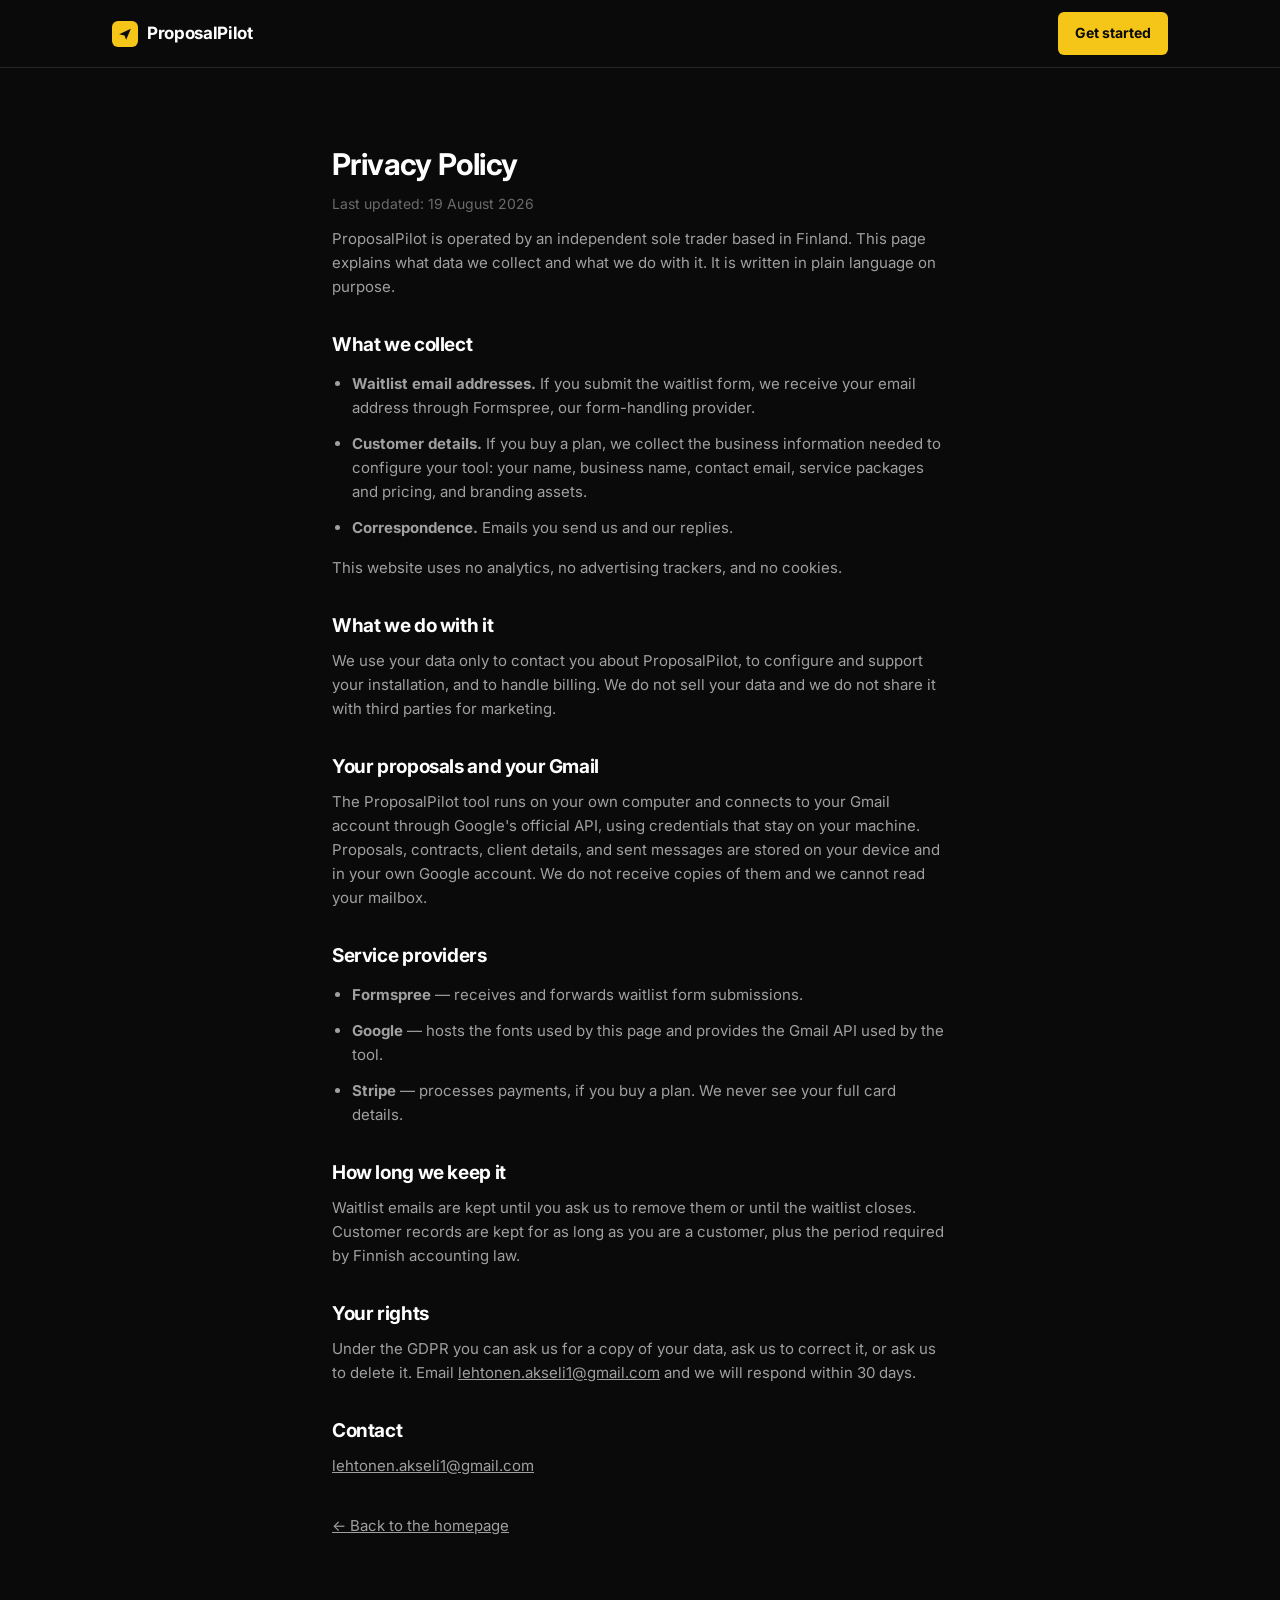
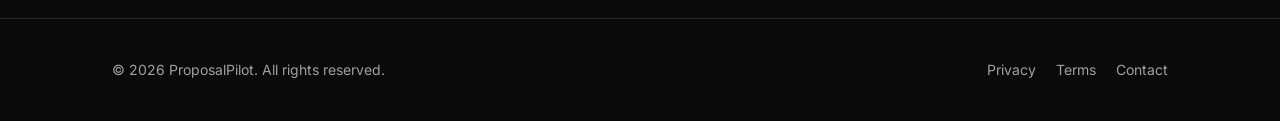
==== privacy.html @ 6d5f033d "ProposalPilot landing page" ====
<!DOCTYPE html>
<html lang="en">
<head>
<meta charset="utf-8">
<meta name="viewport" content="width=device-width, initial-scale=1">
<title>Privacy Policy — ProposalPilot</title>
<meta name="description" content="How ProposalPilot handles your data.">
<meta name="theme-color" content="#0a0a0a">
<link rel="icon" href="data:image/svg+xml,<svg xmlns='http://www.w3.org/2000/svg' viewBox='0 0 32 32'><rect width='32' height='32' rx='7' fill='%23F5C518'/><path d='M7 17.5 25 8l-7 17-2.6-6.4L7 17.5Z' fill='%230A0A0A'/></svg>">
<link rel="preconnect" href="https://fonts.googleapis.com">
<link rel="preconnect" href="https://fonts.gstatic.com" crossorigin>
<link href="https://fonts.googleapis.com/css2?family=Inter:wght@400;500;600;700&display=swap" rel="stylesheet">
<link rel="stylesheet" href="styles.css">
</head>
<body>

<header class="nav">
  <div class="wrap nav-inner">
    <a class="logo" href="index.html">
      <span class="logo-mark" aria-hidden="true">
        <svg width="14" height="14" viewBox="0 0 24 24" fill="currentColor"><path d="M2 12.6 22 3l-8 19-2.9-7.3L2 12.6Z"/></svg>
      </span>
      ProposalPilot
    </a>
    <a class="btn btn-primary btn-sm" href="index.html#pricing">Get started</a>
  </div>
</header>

<main>
  <section>
    <div class="wrap legal">
      <h1>Privacy Policy</h1>
      <p class="updated">Last updated: 19 August 2026</p>

      <p>ProposalPilot is operated by an independent sole trader based in Finland. This page explains what data we collect and what we do with it. It is written in plain language on purpose.</p>

      <h2>What we collect</h2>
      <ul>
        <li><strong>Waitlist email addresses.</strong> If you submit the waitlist form, we receive your email address through Formspree, our form-handling provider.</li>
        <li><strong>Customer details.</strong> If you buy a plan, we collect the business information needed to configure your tool: your name, business name, contact email, service packages and pricing, and branding assets.</li>
        <li><strong>Correspondence.</strong> Emails you send us and our replies.</li>
      </ul>
      <p>This website uses no analytics, no advertising trackers, and no cookies.</p>

      <h2>What we do with it</h2>
      <p>We use your data only to contact you about ProposalPilot, to configure and support your installation, and to handle billing. We do not sell your data and we do not share it with third parties for marketing.</p>

      <h2>Your proposals and your Gmail</h2>
      <p>The ProposalPilot tool runs on your own computer and connects to your Gmail account through Google's official API, using credentials that stay on your machine. Proposals, contracts, client details, and sent messages are stored on your device and in your own Google account. We do not receive copies of them and we cannot read your mailbox.</p>

      <h2>Service providers</h2>
      <ul>
        <li><strong>Formspree</strong> — receives and forwards waitlist form submissions.</li>
        <li><strong>Google</strong> — hosts the fonts used by this page and provides the Gmail API used by the tool.</li>
        <li><strong>Stripe</strong> — processes payments, if you buy a plan. We never see your full card details.</li>
      </ul>

      <h2>How long we keep it</h2>
      <p>Waitlist emails are kept until you ask us to remove them or until the waitlist closes. Customer records are kept for as long as you are a customer, plus the period required by Finnish accounting law.</p>

      <h2>Your rights</h2>
      <p>Under the GDPR you can ask us for a copy of your data, ask us to correct it, or ask us to delete it. Email <a href="mailto:lehtonen.akseli1@gmail.com">lehtonen.akseli1@gmail.com</a> and we will respond within 30 days.</p>

      <h2>Contact</h2>
      <p><a href="mailto:lehtonen.akseli1@gmail.com">lehtonen.akseli1@gmail.com</a></p>

      <p style="margin-top:36px"><a href="index.html">← Back to the homepage</a></p>
    </div>
  </section>
</main>

<footer class="footer">
  <div class="wrap footer-inner">
    <p class="copyright">© 2026 ProposalPilot. All rights reserved.</p>
    <div class="footer-links">
      <a href="privacy.html">Privacy</a>
      <a href="terms.html">Terms</a>
      <a href="mailto:lehtonen.akseli1@gmail.com">Contact</a>
    </div>
  </div>
</footer>

</body>
</html>
---- styles.css ----
/* ProposalPilot — landing page styles. Mobile first. */

:root {
  --bg: #0a0a0a;
  --surface: #151515;
  --accent: #f5c518;
  --text: #ffffff;
  --muted: #a0a0a0;
  --line: #252525;
  --nav-h: 60px;
  --pad: 20px;
  --maxw: 1120px;
}

*,
*::before,
*::after {
  box-sizing: border-box;
}

html {
  scroll-behavior: smooth;
  scroll-padding-top: var(--nav-h);
  -webkit-text-size-adjust: 100%;
}

body {
  margin: 0;
  background: var(--bg);
  color: var(--muted);
  font-family: Inter, -apple-system, BlinkMacSystemFont, "Segoe UI", Roboto, sans-serif;
  font-size: 16px;
  line-height: 1.6;
  -webkit-font-smoothing: antialiased;
}

body.nav-open {
  overflow: hidden;
}

h1,
h2,
h3 {
  color: var(--text);
  font-weight: 700;
  letter-spacing: -0.02em;
  line-height: 1.1;
  margin: 0;
}

h1 {
  font-size: 34px;
}

h2 {
  font-size: 27px;
}

h3 {
  font-size: 17px;
  font-weight: 600;
  letter-spacing: -0.01em;
  line-height: 1.3;
}

p {
  margin: 0;
}

a {
  color: inherit;
}

img {
  max-width: 100%;
}

.wrap {
  width: 100%;
  max-width: var(--maxw);
  margin: 0 auto;
  padding: 0 var(--pad);
}

section {
  padding: 56px 0;
}

.section-head {
  margin-bottom: 32px;
}

.section-head p {
  margin-top: 12px;
  max-width: 46ch;
}

/* ---------- Buttons ---------- */

.btn {
  display: inline-flex;
  align-items: center;
  justify-content: center;
  gap: 8px;
  padding: 13px 20px;
  border: 1px solid transparent;
  border-radius: 6px;
  font: inherit;
  font-size: 15px;
  font-weight: 600;
  text-decoration: none;
  white-space: nowrap;
  cursor: pointer;
  transition: background-color 0.15s ease, border-color 0.15s ease, color 0.15s ease;
}

.btn-primary {
  background: var(--accent);
  color: #0a0a0a;
  font-weight: 700;
}

.btn-primary:hover {
  background: #ffd83d;
}

.btn-secondary {
  background: transparent;
  border-color: #3a3a3a;
  color: var(--text);
}

.btn-secondary:hover {
  border-color: var(--text);
}

.btn-block {
  width: 100%;
}

.btn-lg {
  padding: 16px 28px;
  font-size: 17px;
}

.btn-sm {
  padding: 9px 16px;
  font-size: 14px;
}

:focus-visible {
  outline: 2px solid var(--accent);
  outline-offset: 2px;
}

/* ---------- Nav ---------- */

.nav {
  position: sticky;
  top: 0;
  z-index: 50;
  height: var(--nav-h);
  /* Solid, not translucent: a backdrop-filter here would make .nav the
     containing block for the fixed mobile menu and collapse its height. */
  background: var(--bg);
  border-bottom: 1px solid var(--line);
}

.nav-inner {
  display: flex;
  align-items: center;
  justify-content: space-between;
  height: 100%;
}

.logo {
  display: inline-flex;
  align-items: center;
  gap: 9px;
  color: var(--text);
  font-size: 17px;
  font-weight: 700;
  letter-spacing: -0.02em;
  text-decoration: none;
}

.logo-mark {
  display: grid;
  place-items: center;
  width: 26px;
  height: 26px;
  background: var(--accent);
  border-radius: 6px;
  color: #0a0a0a;
  flex: none;
}

.nav-links {
  display: none;
}

.nav-toggle {
  display: grid;
  place-items: center;
  width: 40px;
  height: 40px;
  margin-right: -8px;
  padding: 0;
  background: none;
  border: 0;
  color: var(--text);
  cursor: pointer;
}

.nav-menu {
  position: fixed;
  top: var(--nav-h);
  left: 0;
  right: 0;
  bottom: 0;
  display: none;
  flex-direction: column;
  gap: 4px;
  padding: 24px var(--pad) 40px;
  background: var(--bg);
  border-top: 1px solid var(--line);
}

.nav-menu.open {
  display: flex;
}

.nav-menu a {
  padding: 14px 0;
  border-bottom: 1px solid var(--line);
  color: var(--text);
  font-size: 18px;
  font-weight: 600;
  text-decoration: none;
}

.nav-menu .btn {
  margin-top: 20px;
  border-bottom: 0;
  color: #0a0a0a;
  font-size: 16px;
}

/* ---------- Hero ---------- */

.hero {
  padding: 48px 0 40px;
}

.eyebrow {
  display: inline-flex;
  align-items: center;
  gap: 8px;
  margin-bottom: 20px;
  padding: 6px 12px;
  background: var(--surface);
  border: 1px solid var(--line);
  border-radius: 100px;
  color: var(--muted);
  font-size: 13px;
  font-weight: 500;
}

.eyebrow .dot {
  width: 6px;
  height: 6px;
  background: var(--accent);
  border-radius: 50%;
}

.hero p.lead {
  margin-top: 18px;
  max-width: 52ch;
  font-size: 17px;
}

.hero-actions {
  display: flex;
  flex-direction: column;
  gap: 12px;
  margin-top: 28px;
}

.hero-note {
  margin-top: 16px;
  font-size: 14px;
}

/* ---------- App mockup ---------- */

.mockup {
  margin-top: 40px;
  background: var(--surface);
  border: 1px solid var(--line);
  border-radius: 10px;
  overflow: hidden;
}

.mockup-bar {
  display: flex;
  align-items: center;
  gap: 6px;
  padding: 11px 14px;
  border-bottom: 1px solid var(--line);
}

.mockup-bar span {
  width: 9px;
  height: 9px;
  background: #333;
  border-radius: 50%;
}

.mockup-bar .title {
  width: auto;
  height: auto;
  margin-left: 8px;
  background: none;
  border-radius: 0;
  color: var(--muted);
  font-size: 12px;
}

.mockup-body {
  display: grid;
  gap: 18px;
  padding: 18px;
}

.field label {
  display: block;
  margin-bottom: 6px;
  color: var(--muted);
  font-size: 12px;
  letter-spacing: 0.04em;
  text-transform: uppercase;
}

.field .value {
  padding: 10px 12px;
  background: #0f0f0f;
  border: 1px solid var(--line);
  border-radius: 6px;
  color: var(--text);
  font-size: 14px;
}

.mockup-fields {
  display: grid;
  gap: 12px;
}

.mockup-send {
  display: flex;
  align-items: center;
  gap: 10px;
  font-size: 13px;
}

.mockup-send .btn {
  pointer-events: none;
}

.doc {
  padding: 16px;
  background: #0f0f0f;
  border: 1px solid var(--line);
  border-radius: 6px;
}

.doc-head {
  display: flex;
  align-items: center;
  justify-content: space-between;
  padding-bottom: 12px;
  border-bottom: 1px solid var(--line);
  color: var(--text);
  font-size: 13px;
  font-weight: 600;
}

.doc-head .tag {
  padding: 3px 8px;
  background: rgba(245, 197, 24, 0.12);
  border-radius: 4px;
  color: var(--accent);
  font-size: 11px;
  font-weight: 600;
}

.doc-lines {
  display: grid;
  gap: 9px;
  margin-top: 14px;
}

.doc-lines i {
  display: block;
  height: 8px;
  background: #1e1e1e;
  border-radius: 3px;
}

.doc-lines i.w80 { width: 80%; }
.doc-lines i.w60 { width: 60%; }
.doc-lines i.w45 { width: 45%; }
.doc-lines i.accent { background: rgba(245, 197, 24, 0.35); width: 35%; }

/* ---------- Stats bar ---------- */

.stats {
  border-top: 1px solid var(--line);
  border-bottom: 1px solid var(--line);
  background: var(--surface);
}

.stats .wrap {
  display: grid;
  gap: 1px;
  padding: 0;
}

.stat {
  padding: 22px var(--pad);
  border-bottom: 1px solid var(--line);
  text-align: center;
}

.stat:last-child {
  border-bottom: 0;
}

.stat b {
  display: block;
  color: var(--text);
  font-size: 20px;
  font-weight: 700;
  letter-spacing: -0.02em;
}

.stat span {
  font-size: 14px;
}

/* ---------- Steps ---------- */

.steps {
  display: grid;
  gap: 16px;
}

.step {
  padding: 24px 20px;
  background: var(--surface);
  border: 1px solid var(--line);
  border-radius: 10px;
}

.step-num {
  display: flex;
  align-items: center;
  gap: 12px;
  margin-bottom: 16px;
  color: var(--accent);
  font-size: 13px;
  font-weight: 700;
  letter-spacing: 0.08em;
}

.icon {
  display: grid;
  place-items: center;
  width: 38px;
  height: 38px;
  background: rgba(245, 197, 24, 0.1);
  border-radius: 8px;
  color: var(--accent);
  flex: none;
}

.step p {
  margin-top: 8px;
}

/* ---------- Features ---------- */

.features {
  display: grid;
  gap: 1px;
  background: var(--line);
  border: 1px solid var(--line);
  border-radius: 10px;
  overflow: hidden;
}

.feature {
  padding: 26px 22px;
  background: var(--bg);
}

.feature .icon {
  margin-bottom: 16px;
}

.feature p {
  margin-top: 8px;
  font-size: 15px;
}

/* ---------- Pricing ---------- */

.plans {
  display: grid;
  gap: 20px;
}

.plan {
  display: flex;
  flex-direction: column;
  padding: 28px 22px;
  background: var(--surface);
  border: 1px solid var(--line);
  border-radius: 12px;
}

.plan.featured {
  border-color: var(--accent);
}

.plan-top {
  display: flex;
  align-items: center;
  justify-content: space-between;
  gap: 12px;
}

.plan-name {
  color: var(--muted);
  font-size: 13px;
  font-weight: 700;
  letter-spacing: 0.1em;
  text-transform: uppercase;
}

.badge {
  padding: 4px 10px;
  background: var(--accent);
  border-radius: 100px;
  color: #0a0a0a;
  font-size: 11px;
  font-weight: 700;
  letter-spacing: 0.04em;
  text-transform: uppercase;
}

.price {
  margin: 16px 0 4px;
  color: var(--text);
  font-size: 32px;
  font-weight: 700;
  letter-spacing: -0.03em;
}

.price small {
  color: var(--muted);
  font-size: 15px;
  font-weight: 500;
}

.plan-sub {
  font-size: 14px;
}

.plan ul {
  margin: 22px 0 26px;
  padding: 0;
  list-style: none;
  display: grid;
  gap: 11px;
  border-top: 1px solid var(--line);
  padding-top: 22px;
}

.plan li {
  display: flex;
  align-items: flex-start;
  gap: 10px;
  font-size: 15px;
}

.plan li svg {
  margin-top: 4px;
  color: var(--accent);
  flex: none;
}

.plan .btn {
  margin-top: auto;
}

/* ---------- Waitlist ---------- */

.waitlist {
  margin-top: 28px;
  padding: 24px 20px;
  background: var(--surface);
  border: 1px solid var(--line);
  border-radius: 10px;
  text-align: center;
}

.waitlist h3 {
  font-size: 16px;
}

.waitlist p {
  margin-top: 6px;
  font-size: 14px;
}

.waitlist form {
  display: grid;
  gap: 10px;
  margin: 18px auto 0;
  max-width: 420px;
}

.waitlist input {
  width: 100%;
  padding: 13px 14px;
  background: #0f0f0f;
  border: 1px solid var(--line);
  border-radius: 6px;
  color: var(--text);
  font: inherit;
  font-size: 15px;
}

.waitlist input::placeholder {
  color: #6b6b6b;
}

.waitlist input:focus {
  border-color: var(--accent);
  outline: none;
}

.form-msg {
  margin-top: 12px;
  font-size: 14px;
  min-height: 1px;
}

.form-msg.ok {
  color: var(--accent);
}

.form-msg.error {
  color: #ff6b6b;
}

/* ---------- FAQ ---------- */

.faq {
  border-top: 1px solid var(--line);
}

.faq-item {
  border-bottom: 1px solid var(--line);
}

.faq-q {
  display: flex;
  align-items: flex-start;
  justify-content: space-between;
  gap: 16px;
  width: 100%;
  padding: 20px 0;
  background: none;
  border: 0;
  color: var(--text);
  font: inherit;
  font-size: 16px;
  font-weight: 600;
  text-align: left;
  cursor: pointer;
}

.faq-q svg {
  margin-top: 4px;
  color: var(--muted);
  flex: none;
  transition: transform 0.2s ease;
}

.faq-item.open .faq-q svg {
  transform: rotate(45deg);
  color: var(--accent);
}

.faq-a {
  display: none;
  padding: 0 40px 22px 0;
  font-size: 15px;
}

.faq-item.open .faq-a {
  display: block;
}

/* ---------- CTA ---------- */

.cta {
  background: var(--accent);
  color: #0a0a0a;
  text-align: center;
}

.cta h2 {
  color: #0a0a0a;
  max-width: 18ch;
  margin: 0 auto;
}

.cta p {
  margin: 16px auto 28px;
  max-width: 42ch;
  color: rgba(10, 10, 10, 0.75);
  font-weight: 500;
}

.cta .btn {
  background: #0a0a0a;
  color: var(--accent);
}

.cta .btn:hover {
  background: #1c1c1c;
}

/* ---------- Footer ---------- */

.footer {
  padding: 40px 0;
  border-top: 1px solid var(--line);
}

.footer-inner {
  display: grid;
  gap: 20px;
}

.footer-links {
  display: flex;
  flex-wrap: wrap;
  gap: 20px;
  font-size: 14px;
}

.footer-links a {
  color: var(--muted);
  text-decoration: none;
}

.footer-links a:hover {
  color: var(--text);
}

.copyright {
  font-size: 14px;
}

/* ---------- Legal pages ---------- */

.legal {
  max-width: 680px;
}

.legal h1 {
  font-size: 30px;
}

.legal h2 {
  margin-top: 36px;
  font-size: 19px;
}

.legal p,
.legal li {
  margin-top: 12px;
  font-size: 15px;
}

.legal ul {
  padding-left: 20px;
}

.legal .updated {
  margin-top: 12px;
  font-size: 14px;
  color: #6b6b6b;
}

/* ---------- Tablet ---------- */

@media (min-width: 700px) {
  :root {
    --pad: 32px;
  }

  h1 { font-size: 48px; }
  h2 { font-size: 34px; }

  section { padding: 80px 0; }

  .hero { padding: 72px 0 56px; }
  .hero p.lead { font-size: 18px; }

  .hero-actions {
    flex-direction: row;
  }

  .stats .wrap {
    grid-template-columns: repeat(2, 1fr);
  }

  .stat {
    border-right: 1px solid var(--line);
  }

  .stat:nth-child(2n) {
    border-right: 0;
  }

  .stat:nth-child(n + 3) {
    border-bottom: 0;
  }

  .steps,
  .features {
    grid-template-columns: repeat(2, 1fr);
  }

  .plans {
    grid-template-columns: repeat(2, 1fr);
  }

  .mockup-body {
    grid-template-columns: 1fr 1fr;
    align-items: start;
    padding: 24px;
    gap: 24px;
  }

  .waitlist form {
    grid-template-columns: 1fr auto;
  }

  .footer-inner {
    grid-template-columns: 1fr auto;
    align-items: center;
  }
}

/* ---------- Desktop ---------- */

@media (min-width: 960px) {
  :root {
    --nav-h: 68px;
  }

  h1 { font-size: 60px; }

  .nav-toggle,
  .nav-menu {
    display: none !important;
  }

  .nav-links {
    display: flex;
    align-items: center;
    gap: 28px;
  }

  .nav-links a {
    color: var(--muted);
    font-size: 15px;
    font-weight: 500;
    text-decoration: none;
  }

  .nav-links a:hover {
    color: var(--text);
  }

  .nav-links .btn {
    color: #0a0a0a;
  }

  .hero {
    padding: 96px 0 72px;
    text-align: center;
  }

  .hero p.lead,
  .hero .eyebrow {
    margin-left: auto;
    margin-right: auto;
  }

  .hero h1 {
    max-width: 16ch;
    margin: 0 auto;
  }

  .hero-actions {
    justify-content: center;
  }

  .mockup {
    max-width: 940px;
    margin: 56px auto 0;
  }

  .stats .wrap {
    grid-template-columns: repeat(4, 1fr);
  }

  .stat {
    border-bottom: 0;
  }

  .stat:nth-child(2n) {
    border-right: 1px solid var(--line);
  }

  .stat:last-child {
    border-right: 0;
  }

  .section-head {
    margin-bottom: 44px;
  }

  .steps {
    grid-template-columns: repeat(3, 1fr);
  }

  .features {
    grid-template-columns: repeat(3, 1fr);
  }

  .plans {
    max-width: 840px;
    margin: 0 auto;
  }

  .faq {
    max-width: 760px;
  }

  .waitlist {
    max-width: 840px;
    margin-left: auto;
    margin-right: auto;
  }
}
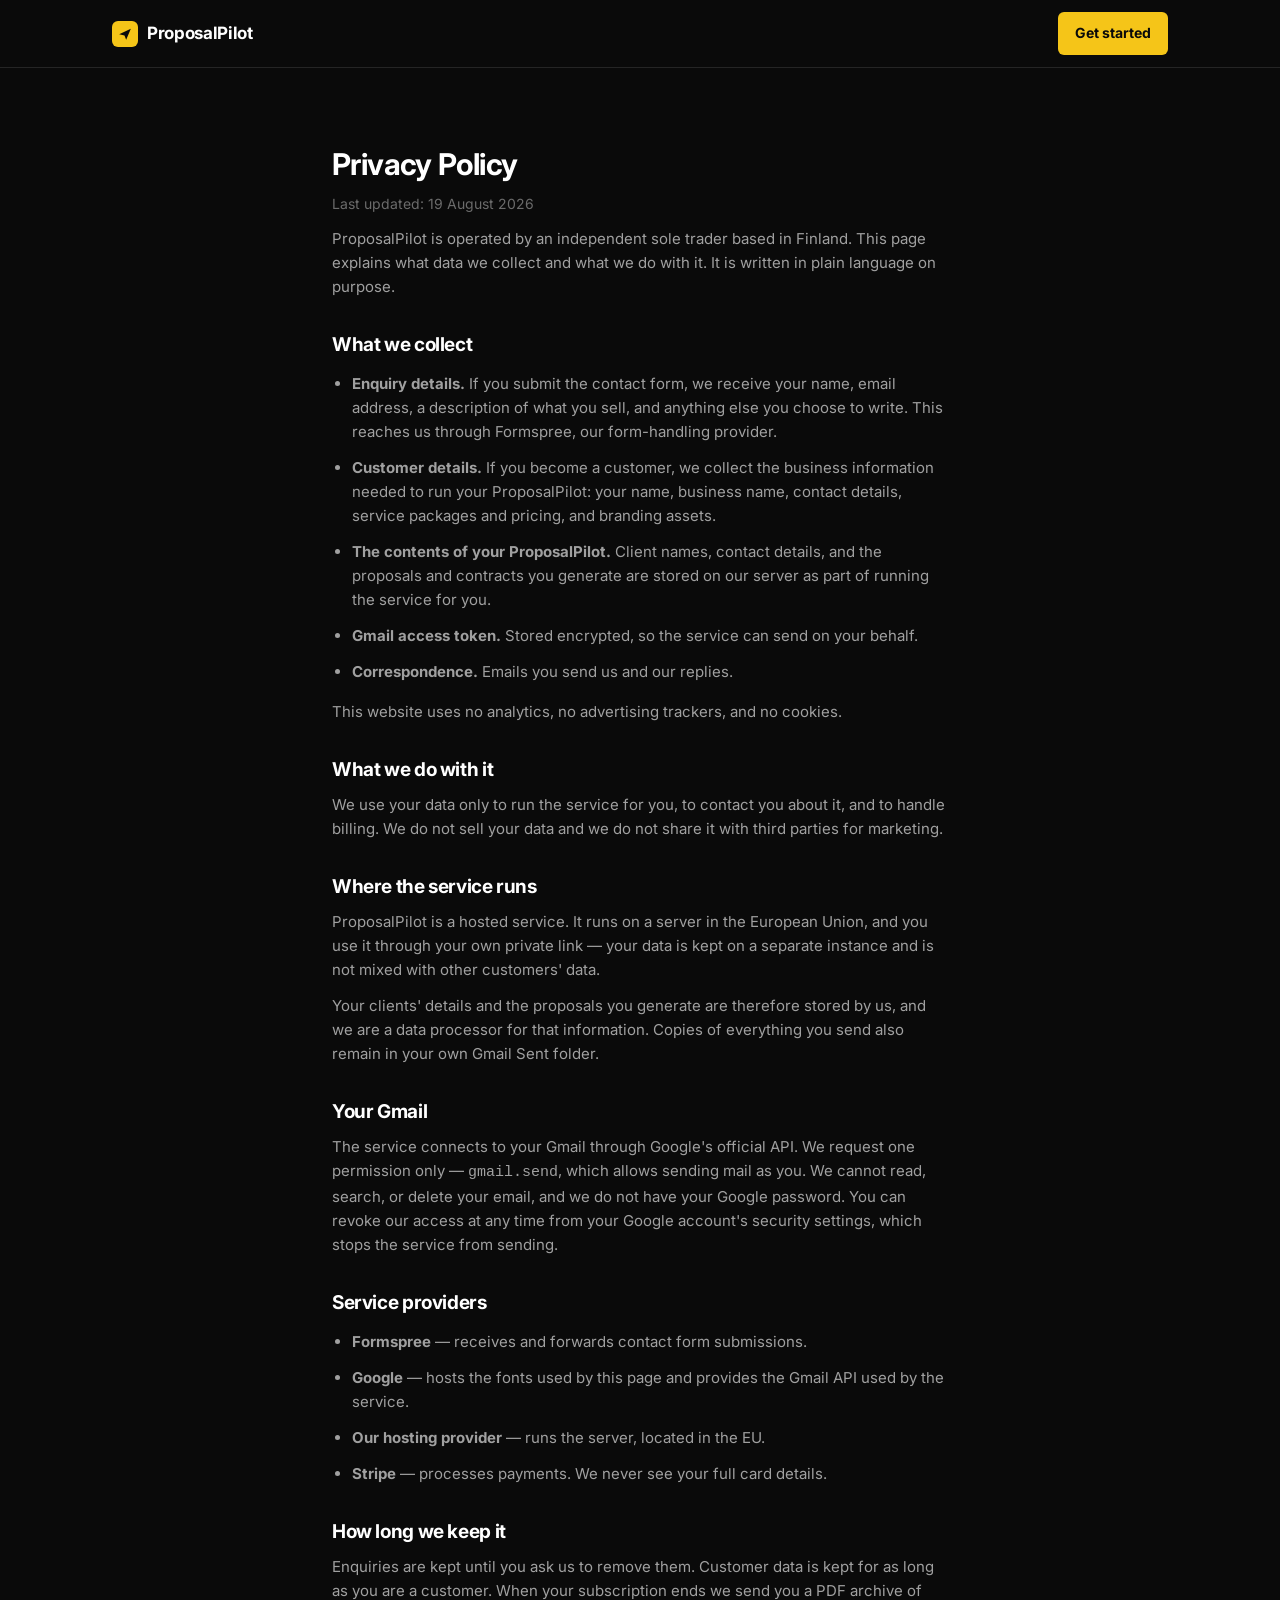
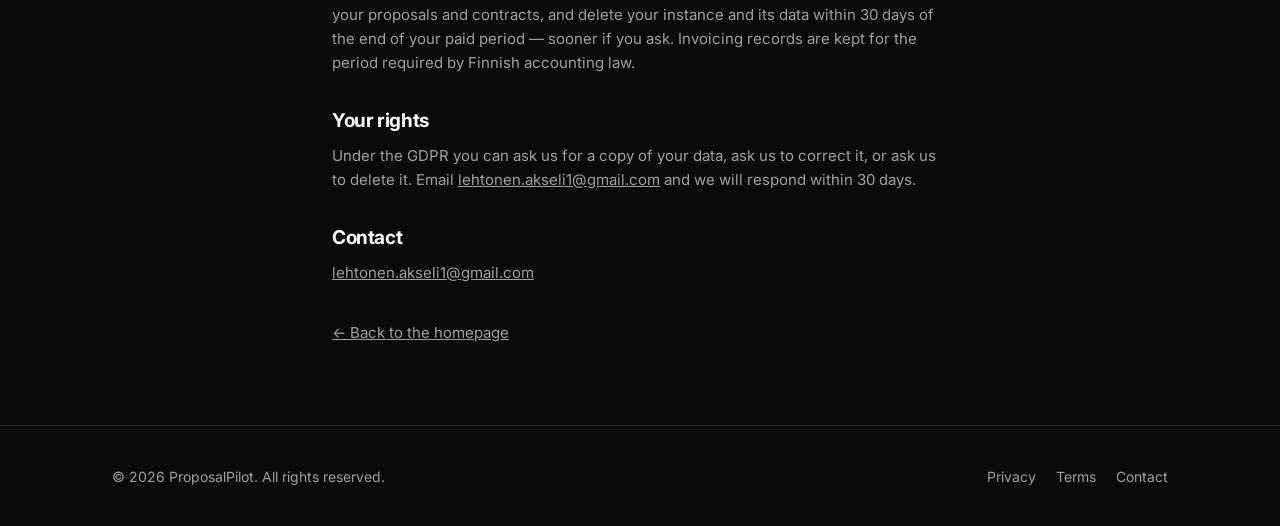
==== commit 2607099d: "Switch to hosted model: $99/mo flat pricing, single contact form, updated legal texts" ====
--- a/privacy.html
+++ b/privacy.html
@@ -36,27 +36,34 @@
 
       <h2>What we collect</h2>
       <ul>
-        <li><strong>Waitlist email addresses.</strong> If you submit the waitlist form, we receive your email address through Formspree, our form-handling provider.</li>
-        <li><strong>Customer details.</strong> If you buy a plan, we collect the business information needed to configure your tool: your name, business name, contact email, service packages and pricing, and branding assets.</li>
+        <li><strong>Enquiry details.</strong> If you submit the contact form, we receive your name, email address, a description of what you sell, and anything else you choose to write. This reaches us through Formspree, our form-handling provider.</li>
+        <li><strong>Customer details.</strong> If you become a customer, we collect the business information needed to run your ProposalPilot: your name, business name, contact details, service packages and pricing, and branding assets.</li>
+        <li><strong>The contents of your ProposalPilot.</strong> Client names, contact details, and the proposals and contracts you generate are stored on our server as part of running the service for you.</li>
+        <li><strong>Gmail access token.</strong> Stored encrypted, so the service can send on your behalf.</li>
         <li><strong>Correspondence.</strong> Emails you send us and our replies.</li>
       </ul>
       <p>This website uses no analytics, no advertising trackers, and no cookies.</p>
 
       <h2>What we do with it</h2>
-      <p>We use your data only to contact you about ProposalPilot, to configure and support your installation, and to handle billing. We do not sell your data and we do not share it with third parties for marketing.</p>
+      <p>We use your data only to run the service for you, to contact you about it, and to handle billing. We do not sell your data and we do not share it with third parties for marketing.</p>
 
-      <h2>Your proposals and your Gmail</h2>
-      <p>The ProposalPilot tool runs on your own computer and connects to your Gmail account through Google's official API, using credentials that stay on your machine. Proposals, contracts, client details, and sent messages are stored on your device and in your own Google account. We do not receive copies of them and we cannot read your mailbox.</p>
+      <h2>Where the service runs</h2>
+      <p>ProposalPilot is a hosted service. It runs on a server in the European Union, and you use it through your own private link — your data is kept on a separate instance and is not mixed with other customers' data.</p>
+      <p>Your clients' details and the proposals you generate are therefore stored by us, and we are a data processor for that information. Copies of everything you send also remain in your own Gmail Sent folder.</p>
+
+      <h2>Your Gmail</h2>
+      <p>The service connects to your Gmail through Google's official API. We request one permission only — <code>gmail.send</code>, which allows sending mail as you. We cannot read, search, or delete your email, and we do not have your Google password. You can revoke our access at any time from your Google account's security settings, which stops the service from sending.</p>
 
       <h2>Service providers</h2>
       <ul>
-        <li><strong>Formspree</strong> — receives and forwards waitlist form submissions.</li>
-        <li><strong>Google</strong> — hosts the fonts used by this page and provides the Gmail API used by the tool.</li>
-        <li><strong>Stripe</strong> — processes payments, if you buy a plan. We never see your full card details.</li>
+        <li><strong>Formspree</strong> — receives and forwards contact form submissions.</li>
+        <li><strong>Google</strong> — hosts the fonts used by this page and provides the Gmail API used by the service.</li>
+        <li><strong>Our hosting provider</strong> — runs the server, located in the EU.</li>
+        <li><strong>Stripe</strong> — processes payments. We never see your full card details.</li>
       </ul>
 
       <h2>How long we keep it</h2>
-      <p>Waitlist emails are kept until you ask us to remove them or until the waitlist closes. Customer records are kept for as long as you are a customer, plus the period required by Finnish accounting law.</p>
+      <p>Enquiries are kept until you ask us to remove them. Customer data is kept for as long as you are a customer. When your subscription ends we send you a PDF archive of your proposals and contracts, and delete your instance and its data within 30 days of the end of your paid period — sooner if you ask. Invoicing records are kept for the period required by Finnish accounting law.</p>
 
       <h2>Your rights</h2>
       <p>Under the GDPR you can ask us for a copy of your data, ask us to correct it, or ask us to delete it. Email <a href="mailto:lehtonen.akseli1@gmail.com">lehtonen.akseli1@gmail.com</a> and we will respond within 30 days.</p>
--- a/styles.css
+++ b/styles.css
@@ -603,54 +603,98 @@
   margin-top: auto;
 }
 
-/* ---------- Waitlist ---------- */
-
-.waitlist {
-  margin-top: 28px;
-  padding: 24px 20px;
+.plans-single {
+  max-width: 460px;
+  margin: 0 auto;
+  grid-template-columns: 1fr;
+}
+
+.plan-note {
+  margin-top: 12px;
+  font-size: 13px;
+  text-align: center;
+}
+
+/* ---------- Contact form ---------- */
+
+#contact {
+  border-top: 1px solid var(--line);
+}
+
+.contact-form {
+  display: grid;
+  gap: 18px;
+  max-width: 560px;
+  margin: 0 auto;
+  padding: 26px 20px;
   background: var(--surface);
   border: 1px solid var(--line);
-  border-radius: 10px;
-  text-align: center;
-}
-
-.waitlist h3 {
-  font-size: 16px;
-}
-
-.waitlist p {
-  margin-top: 6px;
+  border-radius: 12px;
+}
+
+.field-row {
+  display: grid;
+  gap: 18px;
+}
+
+.form-field label {
+  display: block;
+  margin-bottom: 7px;
+  color: var(--text);
   font-size: 14px;
-}
-
-.waitlist form {
-  display: grid;
-  gap: 10px;
-  margin: 18px auto 0;
-  max-width: 420px;
-}
-
-.waitlist input {
+  font-weight: 600;
+}
+
+.form-field .optional {
+  color: var(--muted);
+  font-weight: 400;
+}
+
+.contact-form input,
+.contact-form textarea {
   width: 100%;
-  padding: 13px 14px;
+  padding: 12px 14px;
   background: #0f0f0f;
   border: 1px solid var(--line);
   border-radius: 6px;
   color: var(--text);
   font: inherit;
   font-size: 15px;
-}
-
-.waitlist input::placeholder {
+  resize: vertical;
+}
+
+.contact-form input::placeholder,
+.contact-form textarea::placeholder {
   color: #6b6b6b;
 }
 
-.waitlist input:focus {
+.contact-form input:focus,
+.contact-form textarea:focus {
   border-color: var(--accent);
   outline: none;
 }
 
+/* Honeypot: hidden from people, tempting to bots. */
+.hp {
+  position: absolute;
+  left: -9999px;
+  width: 1px;
+  height: 1px;
+  opacity: 0;
+}
+
+.contact-alt {
+  margin-top: 18px;
+  font-size: 14px;
+  text-align: center;
+}
+
+.contact-alt a {
+  color: var(--accent);
+}
+
 .form-msg {
+  text-align: center;
   margin-top: 12px;
   font-size: 14px;
   min-height: 1px;
@@ -846,7 +890,7 @@
     grid-template-columns: repeat(2, 1fr);
   }
 
-  .plans {
+  .plans:not(.plans-single) {
     grid-template-columns: repeat(2, 1fr);
   }
 
@@ -857,8 +901,12 @@
     gap: 24px;
   }
 
-  .waitlist form {
-    grid-template-columns: 1fr auto;
+  .field-row {
+    grid-template-columns: 1fr 1fr;
+  }
+
+  .contact-form {
+    padding: 32px;
   }
 
   .footer-inner {
@@ -955,7 +1003,7 @@
     grid-template-columns: repeat(3, 1fr);
   }
 
-  .plans {
+  .plans:not(.plans-single) {
     max-width: 840px;
     margin: 0 auto;
   }
@@ -963,10 +1011,4 @@
   .faq {
     max-width: 760px;
   }
-
-  .waitlist {
-    max-width: 840px;
-    margin-left: auto;
-    margin-right: auto;
-  }
-}
+}
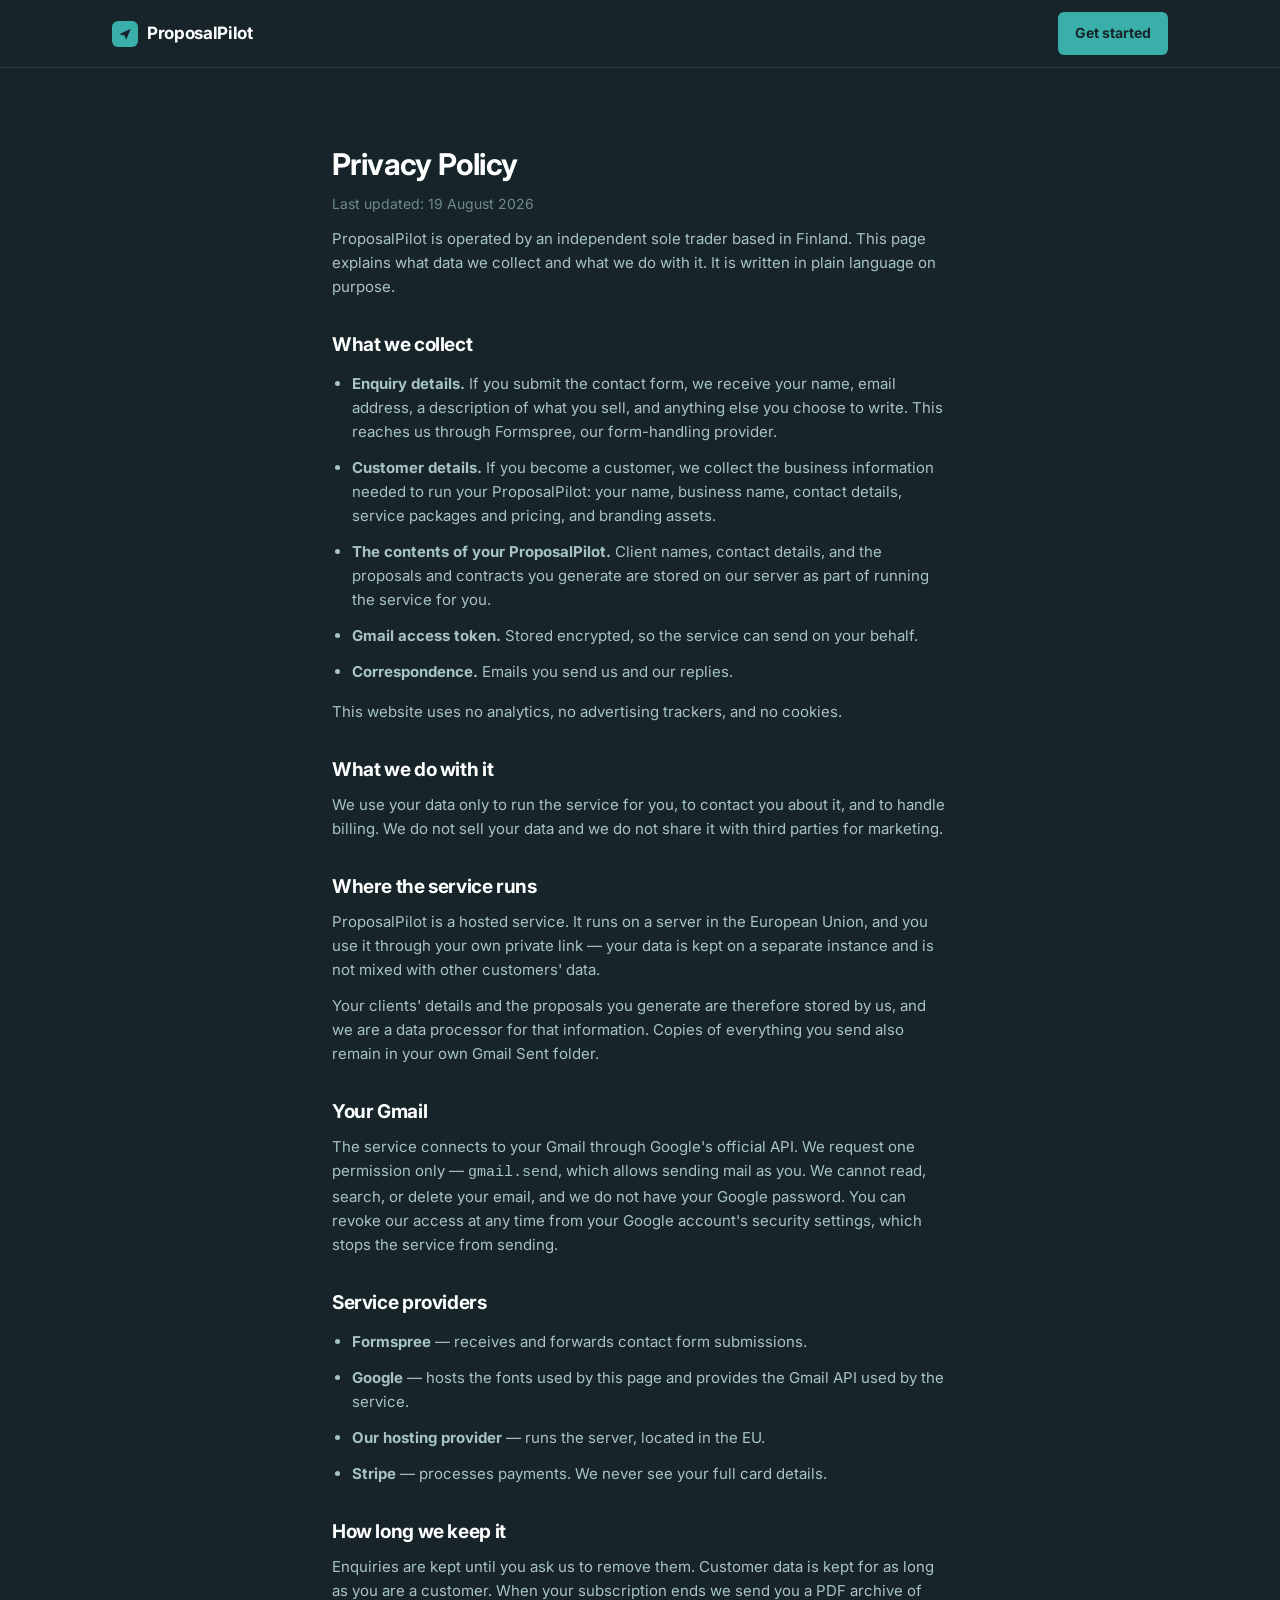
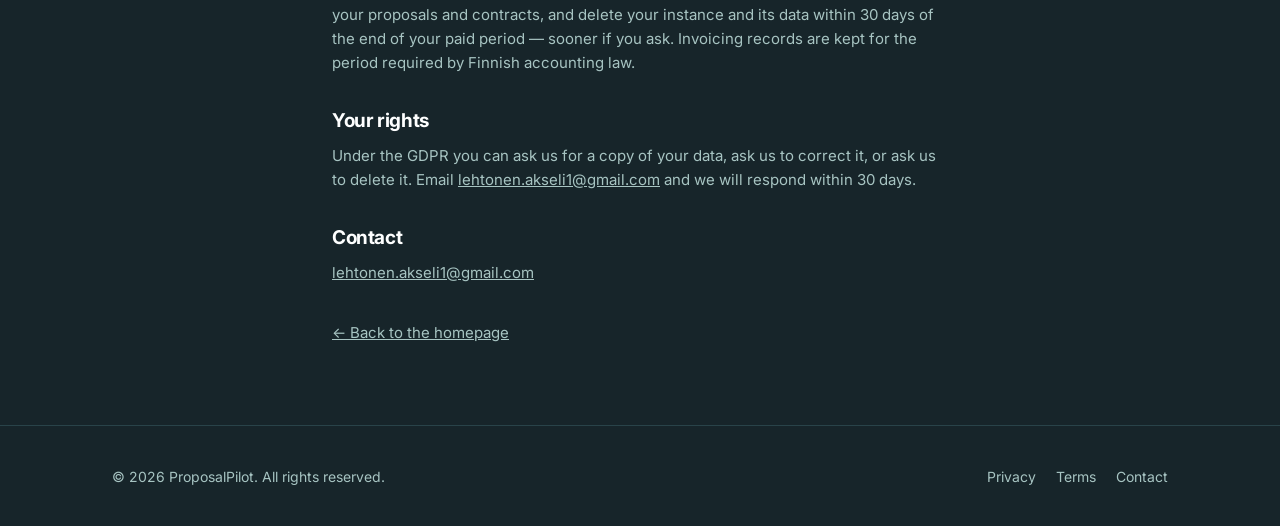
==== commit bf1145c3: "Switch colour theme from black/yellow to teal palette" ====
--- a/privacy.html
+++ b/privacy.html
@@ -5,8 +5,8 @@
 <meta name="viewport" content="width=device-width, initial-scale=1">
 <title>Privacy Policy — ProposalPilot</title>
 <meta name="description" content="How ProposalPilot handles your data.">
-<meta name="theme-color" content="#0a0a0a">
-<link rel="icon" href="data:image/svg+xml,<svg xmlns='http://www.w3.org/2000/svg' viewBox='0 0 32 32'><rect width='32' height='32' rx='7' fill='%23F5C518'/><path d='M7 17.5 25 8l-7 17-2.6-6.4L7 17.5Z' fill='%230A0A0A'/></svg>">
+<meta name="theme-color" content="#17252a">
+<link rel="icon" href="data:image/svg+xml,<svg xmlns='http://www.w3.org/2000/svg' viewBox='0 0 32 32'><rect width='32' height='32' rx='7' fill='%233AAFA9'/><path d='M7 17.5 25 8l-7 17-2.6-6.4L7 17.5Z' fill='%2317252A'/></svg>">
 <link rel="preconnect" href="https://fonts.googleapis.com">
 <link rel="preconnect" href="https://fonts.gstatic.com" crossorigin>
 <link href="https://fonts.googleapis.com/css2?family=Inter:wght@400;500;600;700&display=swap" rel="stylesheet">
--- a/styles.css
+++ b/styles.css
@@ -1,12 +1,14 @@
 /* ProposalPilot — landing page styles. Mobile first. */
 
 :root {
-  --bg: #0a0a0a;
-  --surface: #151515;
-  --accent: #f5c518;
-  --text: #ffffff;
-  --muted: #a0a0a0;
-  --line: #252525;
+  --bg: #17252a;
+  --surface: #1d3238;
+  --accent: #3aafa9;
+  --accent-deep: #2b7a78;
+  --accent-pale: #def2f1;
+  --text: #feffff;
+  --muted: #a7c4c2;
+  --line: #294349;
   --nav-h: 60px;
   --pad: 20px;
   --maxw: 1120px;
@@ -116,17 +118,17 @@
 
 .btn-primary {
   background: var(--accent);
-  color: #0a0a0a;
+  color: #17252a;
   font-weight: 700;
 }
 
 .btn-primary:hover {
-  background: #ffd83d;
+  background: #4fc4be;
 }
 
 .btn-secondary {
   background: transparent;
-  border-color: #3a3a3a;
+  border-color: #2b7a78;
   color: var(--text);
 }
 
@@ -191,7 +193,7 @@
   height: 26px;
   background: var(--accent);
   border-radius: 6px;
-  color: #0a0a0a;
+  color: #17252a;
   flex: none;
 }
 
@@ -242,7 +244,7 @@
 .nav-menu .btn {
   margin-top: 20px;
   border-bottom: 0;
-  color: #0a0a0a;
+  color: #17252a;
   font-size: 16px;
 }
 
@@ -312,7 +314,7 @@
 .mockup-bar span {
   width: 9px;
   height: 9px;
-  background: #333;
+  background: #2b7a78;
   border-radius: 50%;
 }
 
@@ -343,7 +345,7 @@
 
 .field .value {
   padding: 10px 12px;
-  background: #0f0f0f;
+  background: #101b1f;
   border: 1px solid var(--line);
   border-radius: 6px;
   color: var(--text);
@@ -368,7 +370,7 @@
 
 .doc {
   padding: 16px;
-  background: #0f0f0f;
+  background: #101b1f;
   border: 1px solid var(--line);
   border-radius: 6px;
 }
@@ -386,7 +388,7 @@
 
 .doc-head .tag {
   padding: 3px 8px;
-  background: rgba(245, 197, 24, 0.12);
+  background: rgba(58, 175, 169, 0.14);
   border-radius: 4px;
   color: var(--accent);
   font-size: 11px;
@@ -402,14 +404,14 @@
 .doc-lines i {
   display: block;
   height: 8px;
-  background: #1e1e1e;
+  background: #223a40;
   border-radius: 3px;
 }
 
 .doc-lines i.w80 { width: 80%; }
 .doc-lines i.w60 { width: 60%; }
 .doc-lines i.w45 { width: 45%; }
-.doc-lines i.accent { background: rgba(245, 197, 24, 0.35); width: 35%; }
+.doc-lines i.accent { background: rgba(58, 175, 169, 0.4); width: 35%; }
 
 /* ---------- Stats bar ---------- */
 
@@ -477,7 +479,7 @@
   place-items: center;
   width: 38px;
   height: 38px;
-  background: rgba(245, 197, 24, 0.1);
+  background: rgba(58, 175, 169, 0.12);
   border-radius: 8px;
   color: var(--accent);
   flex: none;
@@ -551,7 +553,7 @@
   padding: 4px 10px;
   background: var(--accent);
   border-radius: 100px;
-  color: #0a0a0a;
+  color: #17252a;
   font-size: 11px;
   font-weight: 700;
   letter-spacing: 0.04em;
@@ -654,7 +656,7 @@
 .contact-form textarea {
   width: 100%;
   padding: 12px 14px;
-  background: #0f0f0f;
+  background: #101b1f;
   border: 1px solid var(--line);
   border-radius: 6px;
   color: var(--text);
@@ -665,7 +667,7 @@
 
 .contact-form input::placeholder,
 .contact-form textarea::placeholder {
-  color: #6b6b6b;
+  color: #6e8b8a;
 }
 
 .contact-form input:focus,
@@ -761,12 +763,12 @@
 
 .cta {
   background: var(--accent);
-  color: #0a0a0a;
+  color: #17252a;
   text-align: center;
 }
 
 .cta h2 {
-  color: #0a0a0a;
+  color: #17252a;
   max-width: 18ch;
   margin: 0 auto;
 }
@@ -774,17 +776,17 @@
 .cta p {
   margin: 16px auto 28px;
   max-width: 42ch;
-  color: rgba(10, 10, 10, 0.75);
+  color: rgba(23, 37, 42, 0.78);
   font-weight: 500;
 }
 
 .cta .btn {
-  background: #0a0a0a;
+  background: #17252a;
   color: var(--accent);
 }
 
 .cta .btn:hover {
-  background: #1c1c1c;
+  background: #0f1a1e;
 }
 
 /* ---------- Footer ---------- */
@@ -847,7 +849,7 @@
 .legal .updated {
   margin-top: 12px;
   font-size: 14px;
-  color: #6b6b6b;
+  color: #6e8b8a;
 }
 
 /* ---------- Tablet ---------- */
@@ -947,7 +949,7 @@
   }
 
   .nav-links .btn {
-    color: #0a0a0a;
+    color: #17252a;
   }
 
   .hero {
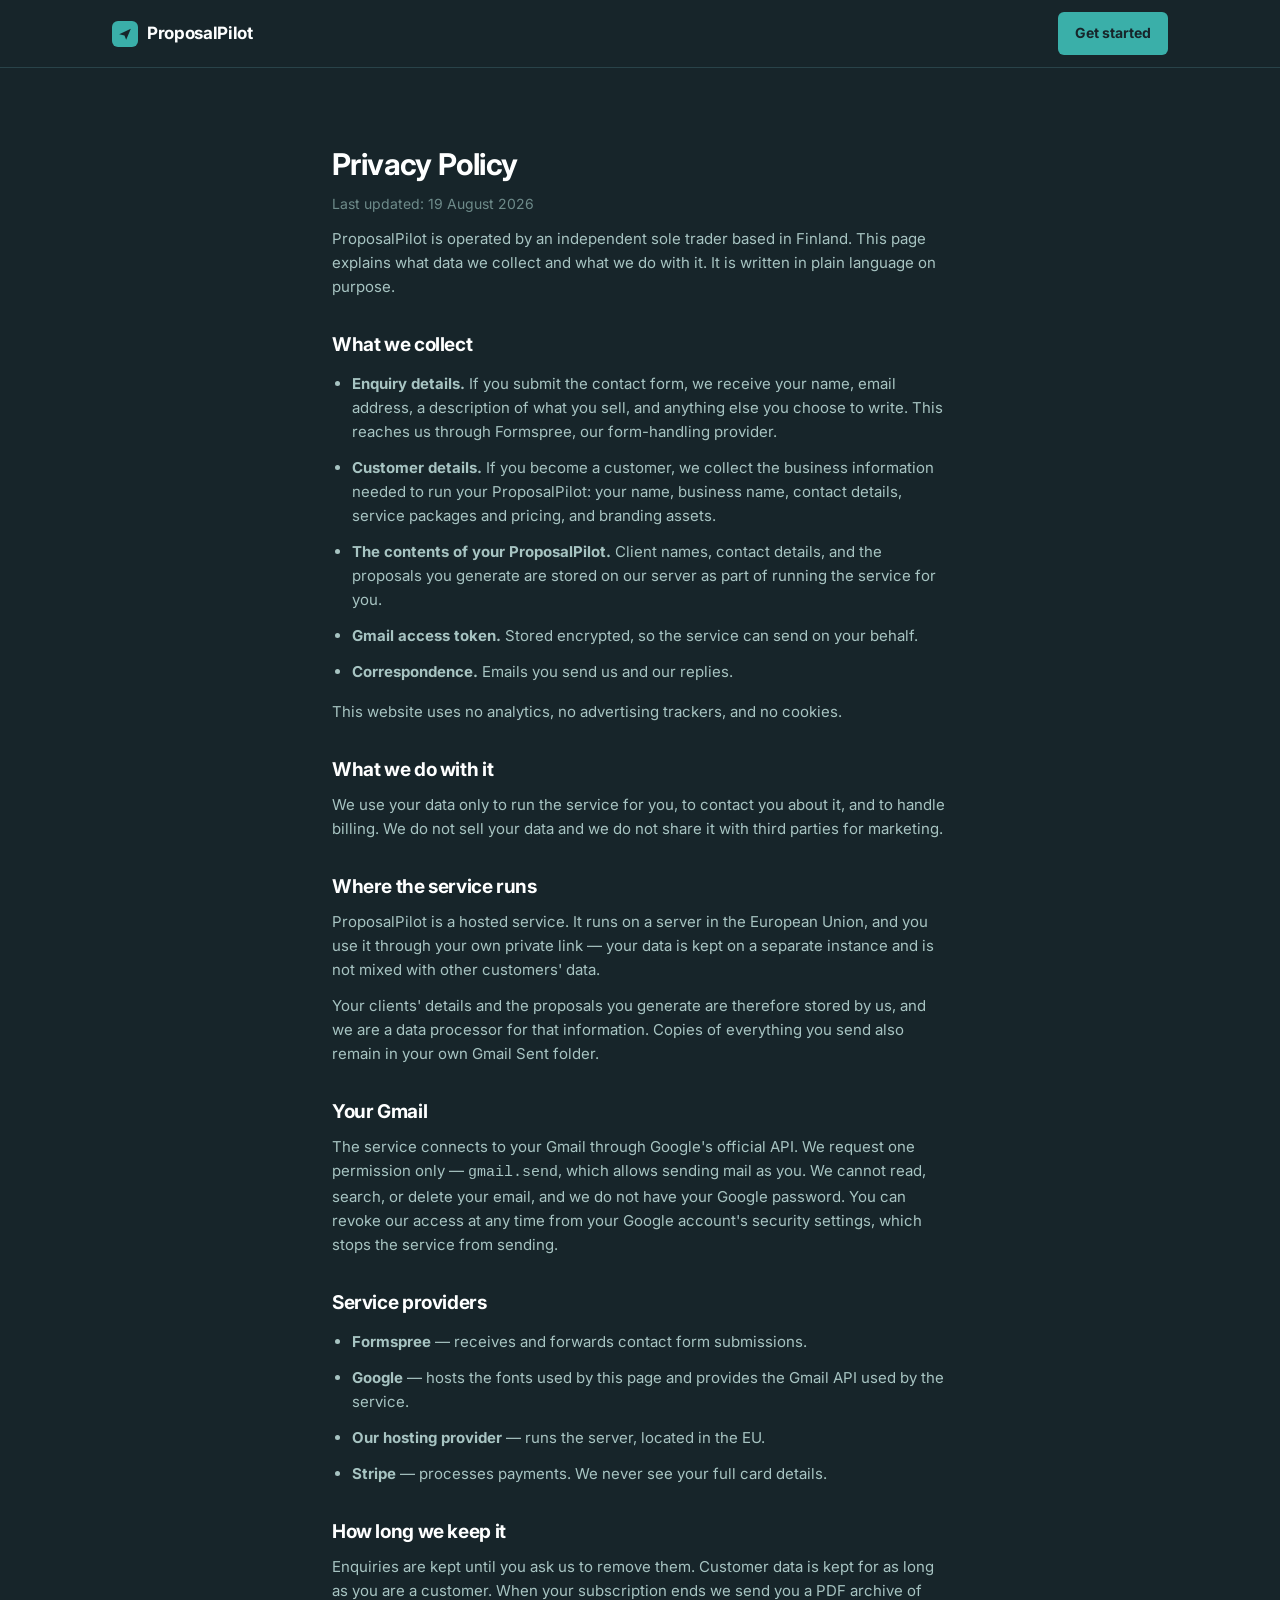
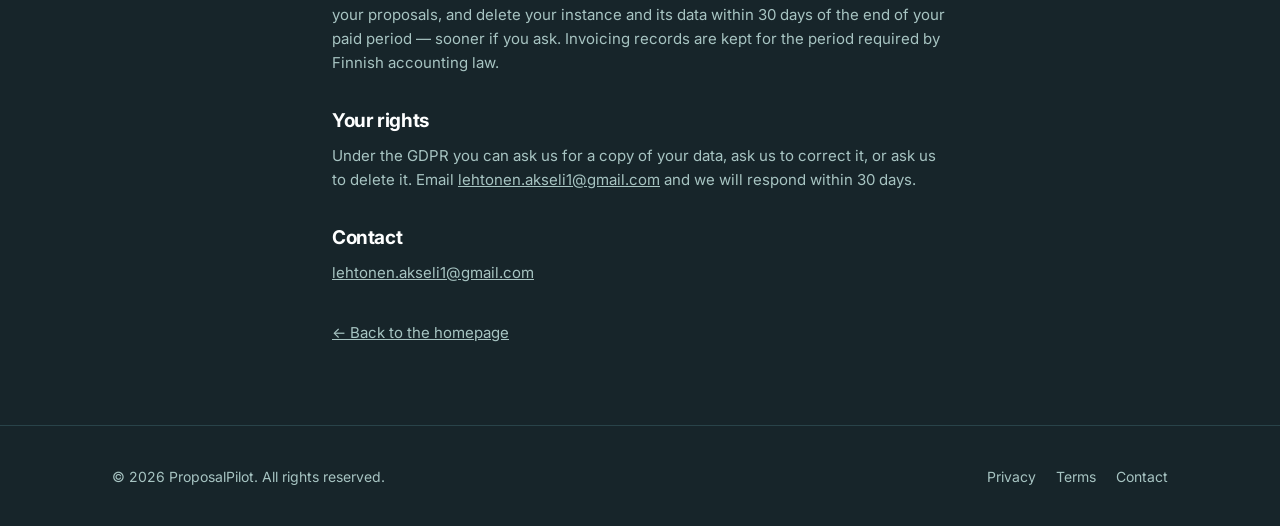
==== commit 606a8555: "Drop contract claims: the product sends proposals only" ====
--- a/privacy.html
+++ b/privacy.html
@@ -38,7 +38,7 @@
       <ul>
         <li><strong>Enquiry details.</strong> If you submit the contact form, we receive your name, email address, a description of what you sell, and anything else you choose to write. This reaches us through Formspree, our form-handling provider.</li>
         <li><strong>Customer details.</strong> If you become a customer, we collect the business information needed to run your ProposalPilot: your name, business name, contact details, service packages and pricing, and branding assets.</li>
-        <li><strong>The contents of your ProposalPilot.</strong> Client names, contact details, and the proposals and contracts you generate are stored on our server as part of running the service for you.</li>
+        <li><strong>The contents of your ProposalPilot.</strong> Client names, contact details, and the proposals you generate are stored on our server as part of running the service for you.</li>
         <li><strong>Gmail access token.</strong> Stored encrypted, so the service can send on your behalf.</li>
         <li><strong>Correspondence.</strong> Emails you send us and our replies.</li>
       </ul>
@@ -63,7 +63,7 @@
       </ul>
 
       <h2>How long we keep it</h2>
-      <p>Enquiries are kept until you ask us to remove them. Customer data is kept for as long as you are a customer. When your subscription ends we send you a PDF archive of your proposals and contracts, and delete your instance and its data within 30 days of the end of your paid period — sooner if you ask. Invoicing records are kept for the period required by Finnish accounting law.</p>
+      <p>Enquiries are kept until you ask us to remove them. Customer data is kept for as long as you are a customer. When your subscription ends we send you a PDF archive of your proposals, and delete your instance and its data within 30 days of the end of your paid period — sooner if you ask. Invoicing records are kept for the period required by Finnish accounting law.</p>
 
       <h2>Your rights</h2>
       <p>Under the GDPR you can ask us for a copy of your data, ask us to correct it, or ask us to delete it. Email <a href="mailto:lehtonen.akseli1@gmail.com">lehtonen.akseli1@gmail.com</a> and we will respond within 30 days.</p>
